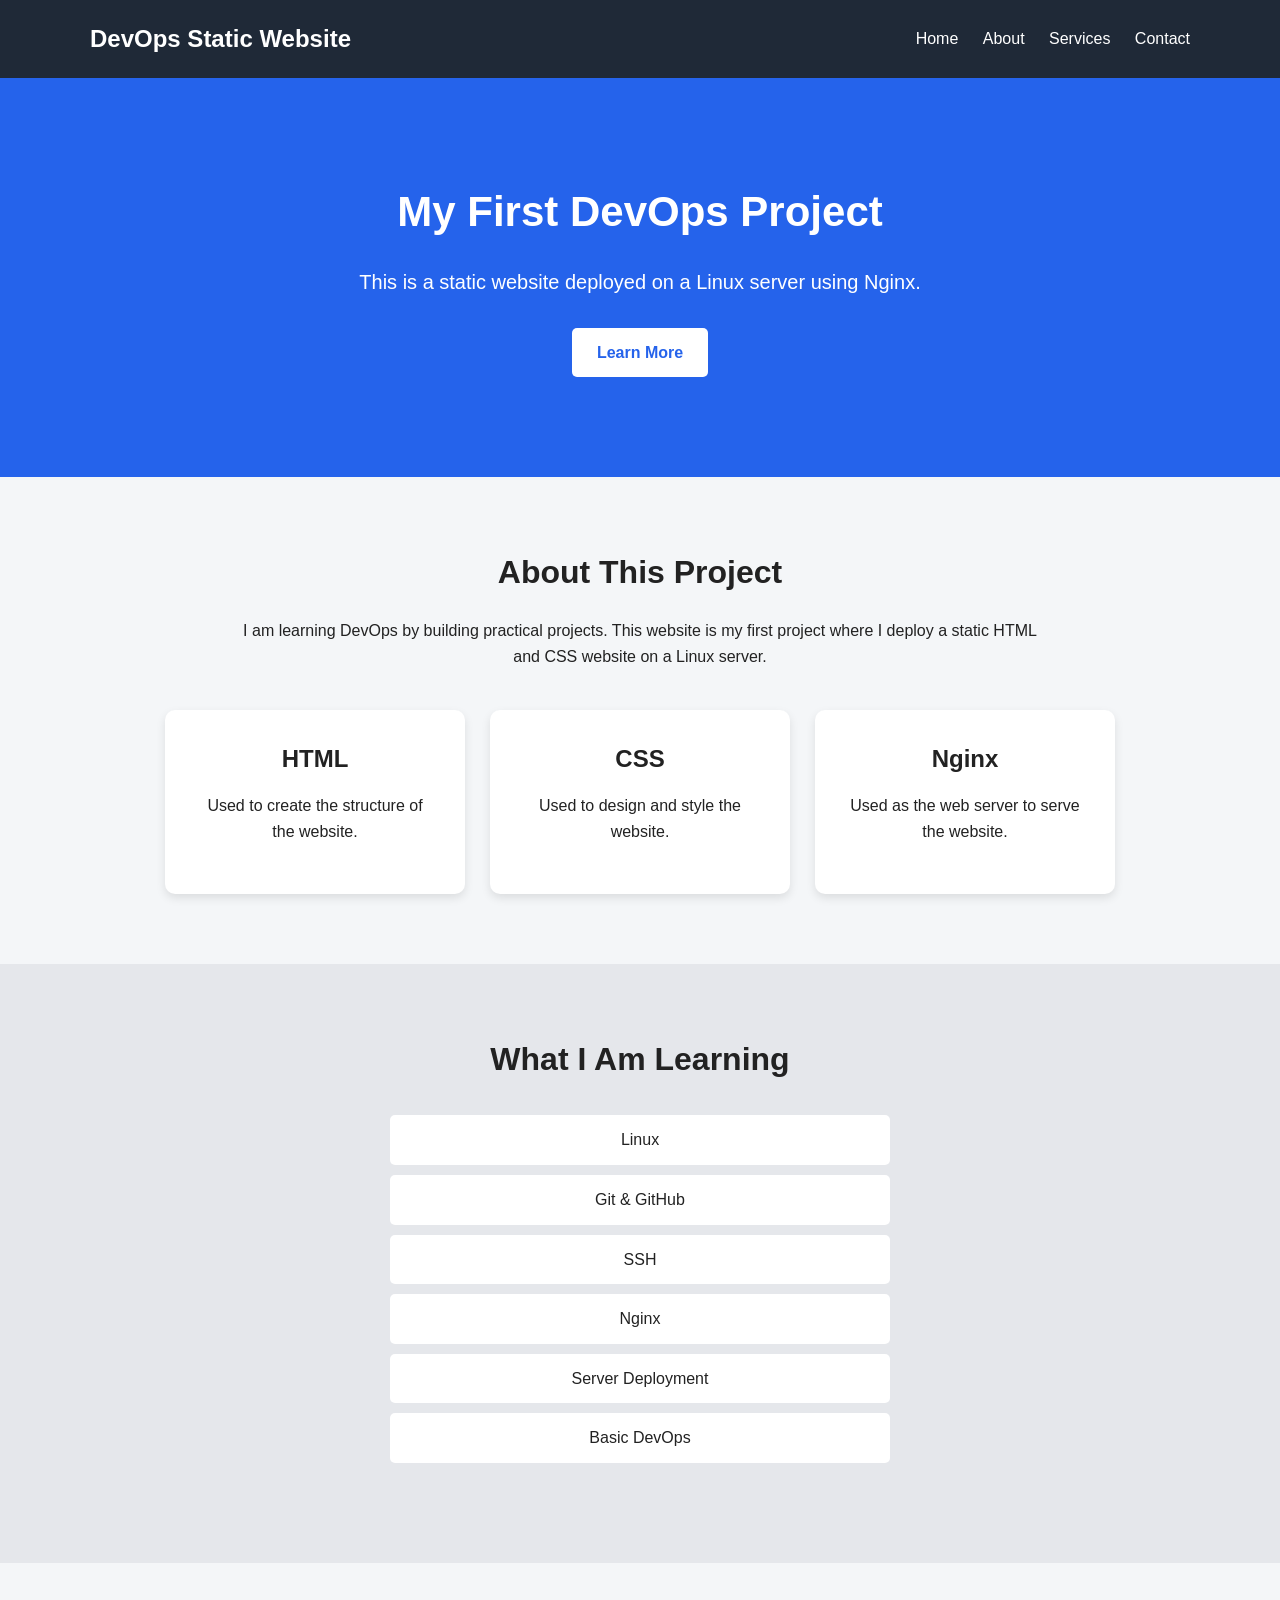
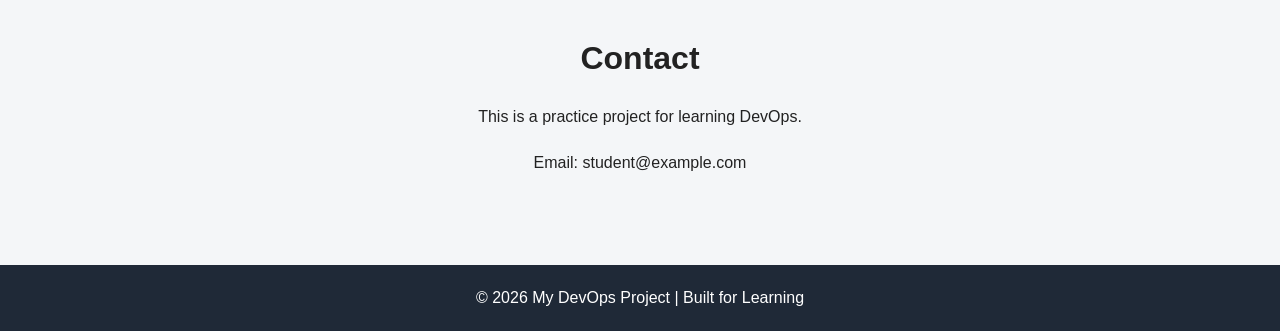
==== index.html @ 2548cc96 "second deploy of static website" ====
<!DOCTYPE html>
<html lang="en">
<head>
    <meta charset="UTF-8">
    <meta name="viewport" content="width=device-width, initial-scale=1.0">

    <title>DevOps Static Website</title>

    <link rel="stylesheet" href="style.css">
</head>

<body>

    <header>
        <div class="container">
            <h1>DevOps Static Website</h1>

            <nav>
                <a href="#home">Home</a>
                <a href="#about">About</a>
                <a href="#services">Services</a>
                <a href="#contact">Contact</a>
            </nav>
        </div>
    </header>


    <main>

        <!-- Home Section -->
        <section id="home" class="hero">
            <div class="container">
                <h2>My First DevOps Project</h2>

                <p>
                    This is a static website deployed on a Linux server
                    using Nginx.
                </p>

                <a href="#about" class="button">Learn More</a>
            </div>
        </section>


        <!-- About Section -->
        <section id="about" class="section">
            <div class="container">
                <h2>About This Project</h2>

                <p>
                    I am learning DevOps by building practical projects.
                    This website is my first project where I deploy a
                    static HTML and CSS website on a Linux server.
                </p>

                <div class="cards">

                    <div class="card">
                        <h3>HTML</h3>
                        <p>
                            Used to create the structure of the website.
                        </p>
                    </div>

                    <div class="card">
                        <h3>CSS</h3>
                        <p>
                            Used to design and style the website.
                        </p>
                    </div>

                    <div class="card">
                        <h3>Nginx</h3>
                        <p>
                            Used as the web server to serve the website.
                        </p>
                    </div>

                </div>
            </div>
        </section>


        <!-- Services Section -->
        <section id="services" class="section services">
            <div class="container">
                <h2>What I Am Learning</h2>

                <ul>
                    <li>Linux</li>
                    <li>Git & GitHub</li>
                    <li>SSH</li>
                    <li>Nginx</li>
                    <li>Server Deployment</li>
                    <li>Basic DevOps</li>
                </ul>
            </div>
        </section>


        <!-- Contact Section -->
        <section id="contact" class="section">
            <div class="container">
                <h2>Contact</h2>

                <p>
                    This is a practice project for learning DevOps.
                </p>

                <p>
                    Email: student@example.com
                </p>
            </div>
        </section>

    </main>


    <footer>
        <p>
            © 2026 My DevOps Project | Built for Learning
        </p>
    </footer>

</body>
</html>
---- style.css ----
* {
    margin: 0;
    padding: 0;
    box-sizing: border-box;
}

html {
    scroll-behavior: smooth;
}

body {
    font-family: Arial, sans-serif;
    line-height: 1.6;
    background-color: #f4f6f8;
    color: #222;
}

/* Common Container */

.container {
    width: 90%;
    max-width: 1100px;
    margin: auto;
}


/* Header */

header {
    background-color: #1f2937;
    color: white;
    padding: 20px 0;
}

header .container {
    display: flex;
    justify-content: space-between;
    align-items: center;
}

header h1 {
    font-size: 24px;
}


/* Navigation */

nav a {
    color: white;
    text-decoration: none;
    margin-left: 20px;
    font-size: 16px;
}

nav a:hover {
    text-decoration: underline;
}


/* Hero Section */

.hero {
    background-color: #2563eb;
    color: white;
    text-align: center;
    padding: 100px 20px;
}

.hero h2 {
    font-size: 42px;
    margin-bottom: 20px;
}

.hero p {
    font-size: 20px;
    margin-bottom: 30px;
}


/* Button */

.button {
    display: inline-block;
    background-color: white;
    color: #2563eb;
    padding: 12px 25px;
    text-decoration: none;
    border-radius: 5px;
    font-weight: bold;
}

.button:hover {
    background-color: #e5e7eb;
}


/* General Sections */

.section {
    padding: 70px 20px;
    text-align: center;
}

.section h2 {
    font-size: 32px;
    margin-bottom: 20px;
}

.section p {
    max-width: 800px;
    margin: 0 auto 20px;
}


/* Cards */

.cards {
    display: flex;
    justify-content: center;
    gap: 25px;
    margin-top: 40px;
    flex-wrap: wrap;
}

.card {
    background-color: white;
    width: 300px;
    padding: 30px;
    border-radius: 10px;
    box-shadow: 0 4px 10px rgba(0, 0, 0, 0.1);
}

.card h3 {
    margin-bottom: 15px;
    font-size: 24px;
}


/* Services */

.services {
    background-color: #e5e7eb;
}

.services ul {
    list-style: none;
    max-width: 500px;
    margin: 30px auto;
}

.services li {
    background-color: white;
    margin: 10px 0;
    padding: 12px;
    border-radius: 5px;
}


/* Footer */

footer {
    background-color: #1f2937;
    color: white;
    text-align: center;
    padding: 20px;
}


/* Mobile Responsive */

@media (max-width: 768px) {

    header .container {
        flex-direction: column;
        gap: 15px;
    }

    nav a {
        margin: 0 8px;
    }

    .hero h2 {
        font-size: 32px;
    }

    .hero p {
        font-size: 18px;
    }

    .cards {
        flex-direction: column;
        align-items: center;
    }

    .card {
        width: 90%;
    }
}
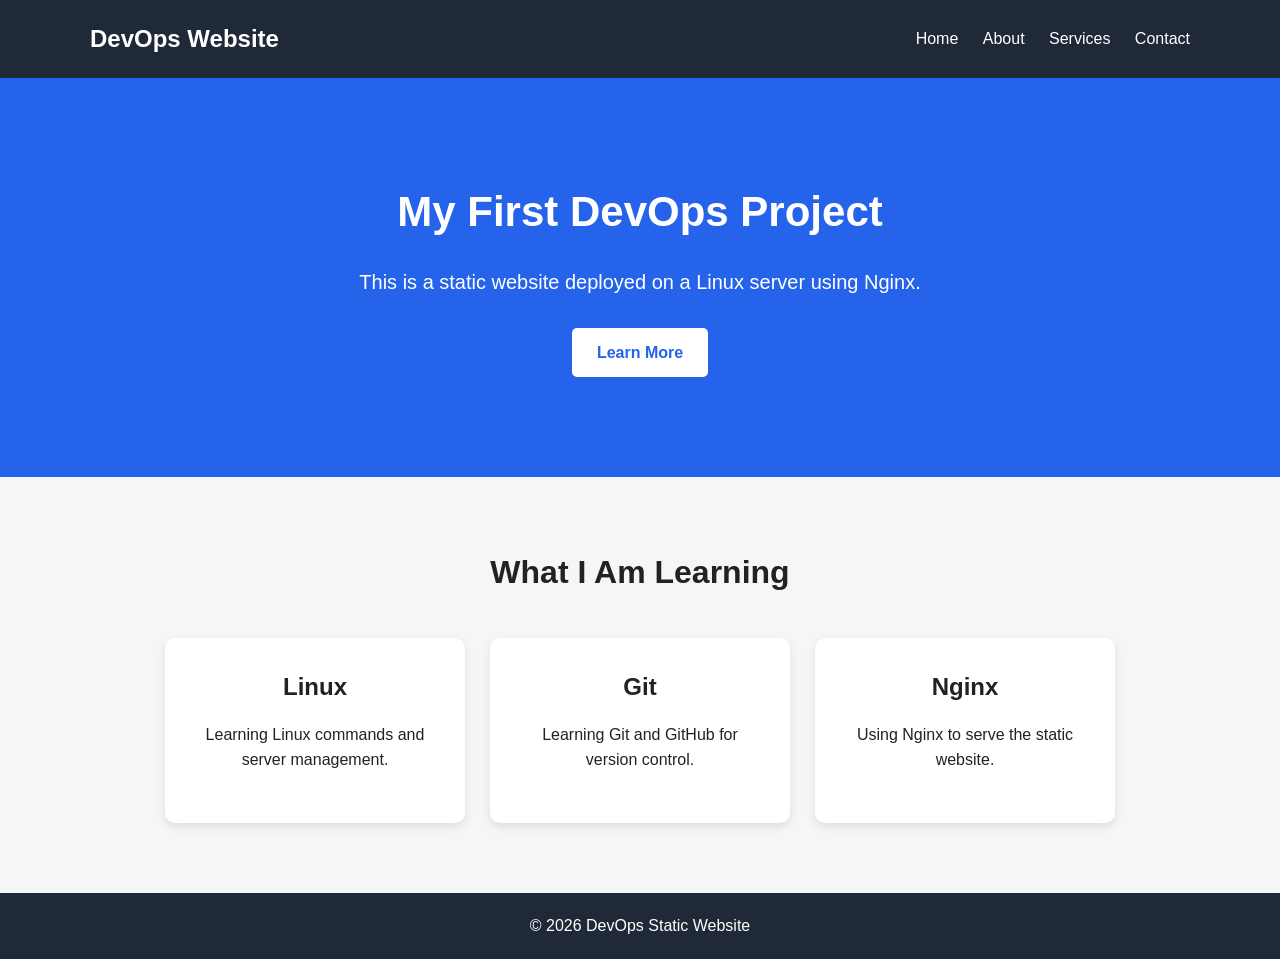
==== commit ae3b5d29: "updated interlinking" ====
--- a/index.html
+++ b/index.html
@@ -1,5 +1,6 @@
 <!DOCTYPE html>
 <html lang="en">
+
 <head>
     <meta charset="UTF-8">
     <meta name="viewport" content="width=device-width, initial-scale=1.0">
@@ -11,25 +12,30 @@
 
 <body>
 
+    <!-- Header -->
     <header>
         <div class="container">
-            <h1>DevOps Static Website</h1>
+
+            <h1>DevOps Website</h1>
 
             <nav>
-                <a href="#home">Home</a>
-                <a href="#about">About</a>
-                <a href="#services">Services</a>
-                <a href="#contact">Contact</a>
+                <a href="index.html">Home</a>
+                <a href="about.html">About</a>
+                <a href="services.html">Services</a>
+                <a href="contact.html">Contact</a>
             </nav>
+
         </div>
     </header>
 
 
+    <!-- Main -->
     <main>
 
-        <!-- Home Section -->
-        <section id="home" class="hero">
+        <section class="hero">
+
             <div class="container">
+
                 <h2>My First DevOps Project</h2>
 
                 <p>
@@ -37,90 +43,67 @@
                     using Nginx.
                 </p>
 
-                <a href="#about" class="button">Learn More</a>
+                <a href="about.html" class="button">
+                    Learn More
+                </a>
+
             </div>
+
         </section>
 
 
-        <!-- About Section -->
-        <section id="about" class="section">
+        <section class="section">
+
             <div class="container">
-                <h2>About This Project</h2>
 
-                <p>
-                    I am learning DevOps by building practical projects.
-                    This website is my first project where I deploy a
-                    static HTML and CSS website on a Linux server.
-                </p>
+                <h2>What I Am Learning</h2>
 
                 <div class="cards">
 
                     <div class="card">
-                        <h3>HTML</h3>
+                        <h3>Linux</h3>
+
                         <p>
-                            Used to create the structure of the website.
+                            Learning Linux commands and server management.
                         </p>
                     </div>
 
+
                     <div class="card">
-                        <h3>CSS</h3>
+                        <h3>Git</h3>
+
                         <p>
-                            Used to design and style the website.
+                            Learning Git and GitHub for version control.
                         </p>
                     </div>
 
+
                     <div class="card">
                         <h3>Nginx</h3>
+
                         <p>
-                            Used as the web server to serve the website.
+                            Using Nginx to serve the static website.
                         </p>
                     </div>
 
                 </div>
+
             </div>
-        </section>
 
-
-        <!-- Services Section -->
-        <section id="services" class="section services">
-            <div class="container">
-                <h2>What I Am Learning</h2>
-
-                <ul>
-                    <li>Linux</li>
-                    <li>Git & GitHub</li>
-                    <li>SSH</li>
-                    <li>Nginx</li>
-                    <li>Server Deployment</li>
-                    <li>Basic DevOps</li>
-                </ul>
-            </div>
-        </section>
-
-
-        <!-- Contact Section -->
-        <section id="contact" class="section">
-            <div class="container">
-                <h2>Contact</h2>
-
-                <p>
-                    This is a practice project for learning DevOps.
-                </p>
-
-                <p>
-                    Email: student@example.com
-                </p>
-            </div>
         </section>
 
     </main>
 
 
+    <!-- Footer -->
     <footer>
+
         <p>
-            © 2026 My DevOps Project | Built for Learning
+            © 2026 DevOps Static Website
         </p>
+
     </footer>
 
 </body>
+
 </html>
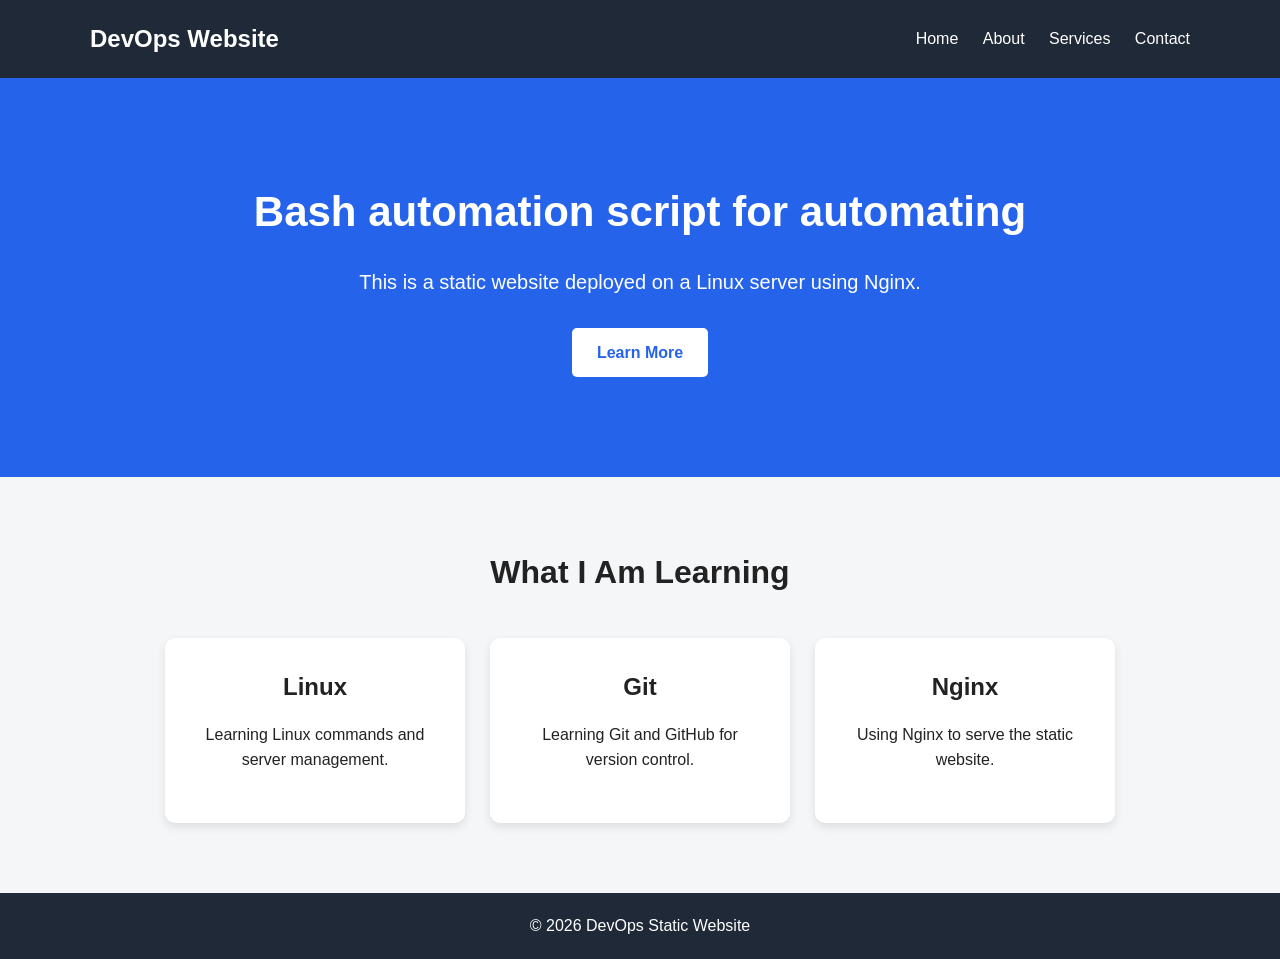
==== commit 4b64a1b6: "bash automation script for not using manual commands" ====
--- a/index.html
+++ b/index.html
@@ -36,7 +36,7 @@
 
             <div class="container">
 
-                <h2>My First DevOps Project</h2>
+                <h2>Bash automation script for automating</h2>
 
                 <p>
                     This is a static website deployed on a Linux server
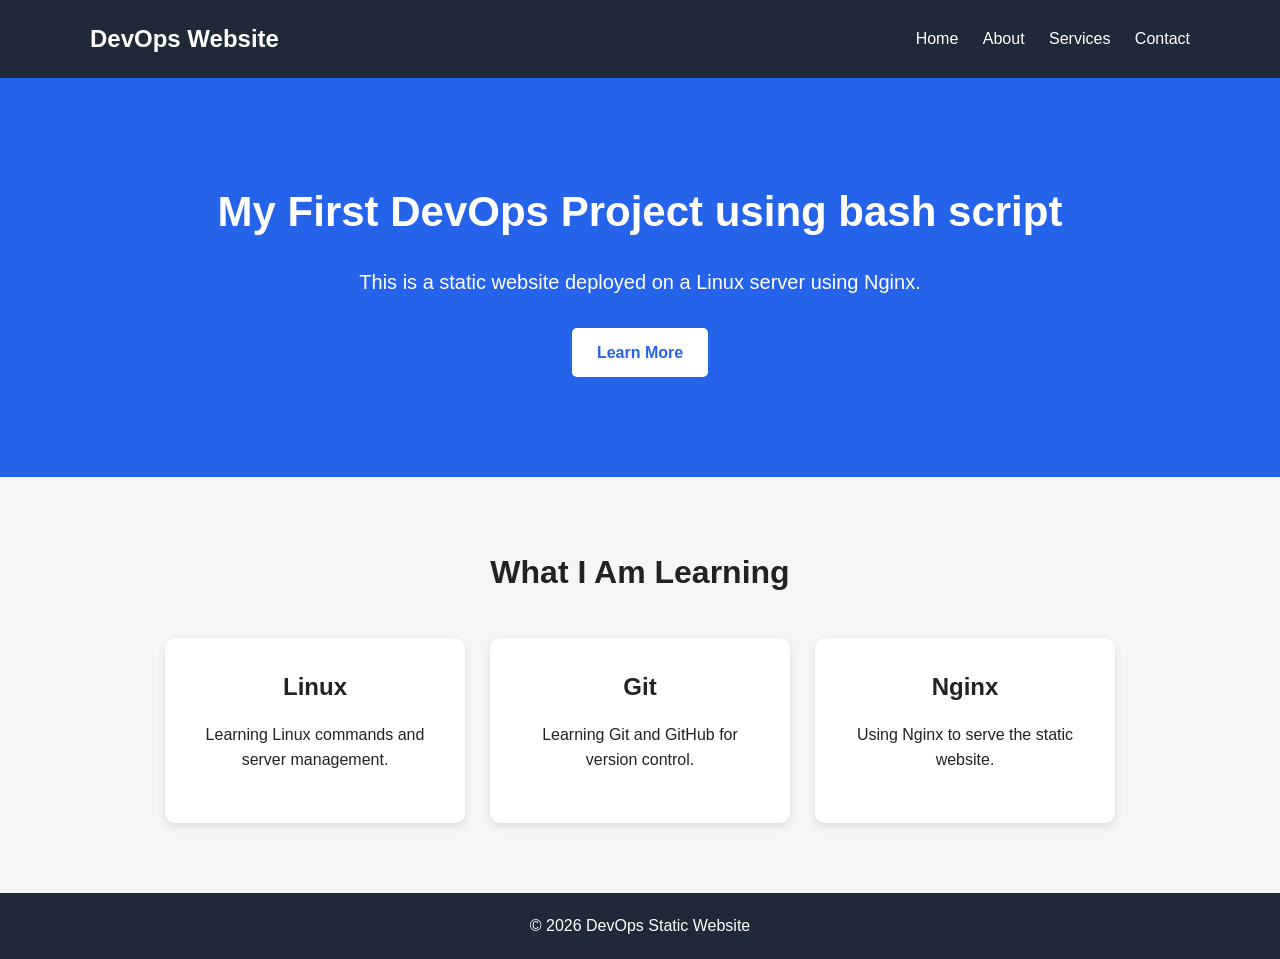
==== commit 0c10e7ae: "first project using bash script" ====
--- a/index.html
+++ b/index.html
@@ -36,7 +36,7 @@
 
             <div class="container">
 
-                <h2>Bash automation script for automating</h2>
+                <h2>My First DevOps Project using bash script</h2>
 
                 <p>
                     This is a static website deployed on a Linux server
